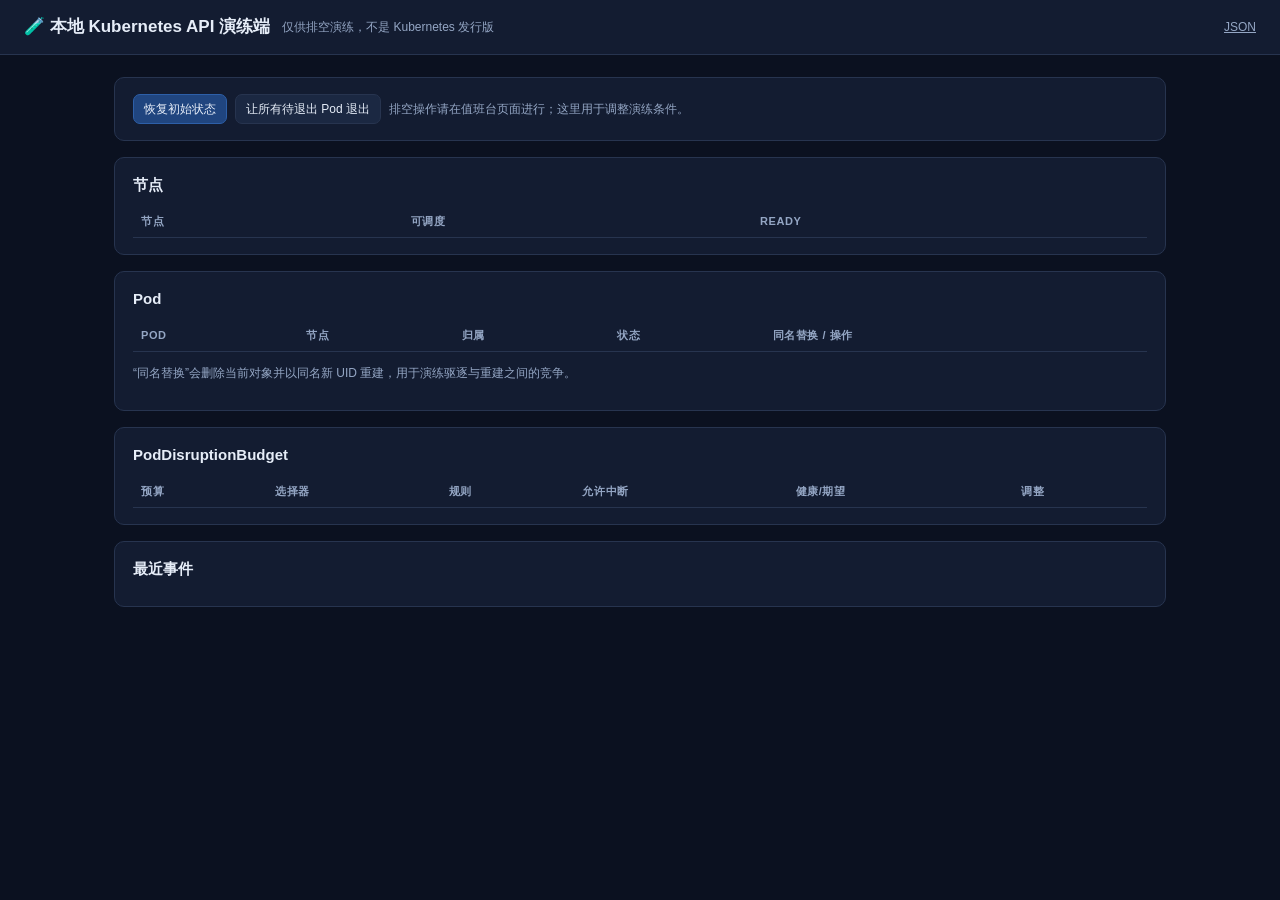
==== simulator/templates/sim.html @ eb4b0700 "GSB solo-baseline-927ea2d3-e0e9-40f4-9e41-cf67d631f063 initial: platform archive" ====
<!doctype html>
<html lang="zh-CN">
<head>
  <meta charset="utf-8">
  <meta name="viewport" content="width=device-width, initial-scale=1">
  <title>演练控制台</title>
  <style>
    :root { --bg:#0b1120; --panel:#131c31; --line:#27344f; --text:#e6edf8; --muted:#94a6c4; --accent:#7cb0ff; --ok:#3fb950; --warn:#d29922; --danger:#f85149; }
    * { box-sizing: border-box; }
    body { margin:0; background:var(--bg); color:var(--text); font-family:-apple-system,"Segoe UI","Noto Sans SC",sans-serif; line-height:1.5; }
    header { padding:14px 24px; border-bottom:1px solid var(--line); background:var(--panel); display:flex; gap:12px; align-items:center; }
    header h1 { font-size:17px; margin:0; }
    header .spacer { flex:1; }
    main { max-width:1100px; margin:0 auto; padding:22px 24px 60px; }
    .panel { background:var(--panel); border:1px solid var(--line); border-radius:10px; padding:16px 18px; margin-bottom:16px; }
    h2 { font-size:15px; margin:0 0 10px; }
    table { width:100%; border-collapse:collapse; font-size:13px; }
    th,td { text-align:left; padding:7px 8px; border-bottom:1px solid var(--line); }
    th { color:var(--muted); font-size:11px; text-transform:uppercase; letter-spacing:.05em; }
    tr:last-child td { border-bottom:none; }
    .mono { font-family:ui-monospace,Consolas,monospace; }
    .muted { color:var(--muted); }
    .badge { display:inline-block; padding:1px 8px; border-radius:999px; font-size:11px; border:1px solid var(--line); }
    .badge.ok { color:var(--ok); border-color:#235c2e; }
    .badge.warn { color:var(--warn); border-color:#5d4a10; }
    .badge.danger { color:var(--danger); border-color:#6b2224; }
    .badge.info { color:var(--accent); border-color:#2a4a78; }
    button { font:inherit; font-size:12px; padding:5px 10px; border-radius:7px; border:1px solid var(--line); background:#1b2842; color:var(--text); cursor:pointer; }
    button:hover { border-color:var(--accent); }
    button.primary { background:#20457f; border-color:#2d5fa8; }
    input { font:inherit; font-size:12px; width:80px; background:var(--bg); color:var(--text); border:1px solid var(--line); border-radius:7px; padding:4px 8px; }
    .row { display:flex; gap:8px; flex-wrap:wrap; align-items:center; }
    .hint { font-size:12px; color:var(--muted); }
    #log { font-size:12px; color:var(--muted); max-height:220px; overflow:auto; }
    #log div { padding:3px 0; border-bottom:1px dashed var(--line); }
  </style>
</head>
<body>
  <header>
    <h1>🧪 本地 Kubernetes API 演练端</h1>
    <span class="hint">仅供排空演练，不是 Kubernetes 发行版</span>
    <span class="spacer"></span>
    <a class="hint" id="back" href="/api/sim/state">JSON</a>
  </header>
  <main>
    <section class="panel">
      <div class="row">
        <button class="primary" onclick="act('/api/sim/reset', {})">恢复初始状态</button>
        <button onclick="act('/api/sim/pods/exit-terminating', {})">让所有待退出 Pod 退出</button>
        <span class="hint">排空操作请在值班台页面进行；这里用于调整演练条件。</span>
      </div>
    </section>

    <section class="panel">
      <h2>节点</h2>
      <table><thead><tr><th>节点</th><th>可调度</th><th>Ready</th></tr></thead><tbody id="nodes"></tbody></table>
    </section>

    <section class="panel">
      <h2>Pod</h2>
      <table>
        <thead><tr><th>Pod</th><th>节点</th><th>归属</th><th>状态</th><th>同名替换 / 操作</th></tr></thead>
        <tbody id="pods"></tbody>
      </table>
      <p class="hint">“同名替换”会删除当前对象并以同名新 UID 重建，用于演练驱逐与重建之间的竞争。</p>
    </section>

    <section class="panel">
      <h2>PodDisruptionBudget</h2>
      <table>
        <thead><tr><th>预算</th><th>选择器</th><th>规则</th><th>允许中断</th><th>健康/期望</th><th>调整</th></tr></thead>
        <tbody id="budgets"></tbody>
      </table>
    </section>

    <section class="panel">
      <h2>最近事件</h2>
      <div id="log"></div>
    </section>
  </main>

<script>
async function act(url, body) {
  const res = await fetch(url, {
    method: 'POST',
    headers: {'Content-Type': 'application/json'},
    body: JSON.stringify(body || {}),
  });
  if (!res.ok) {
    const text = await res.text();
    alert('操作失败：' + text);
  }
  await load();
}

function badge(text, tone) { return `<span class="badge ${tone}">${text}</span>`; }

async function load() {
  const state = await (await fetch('/api/sim/state')).json();
  document.getElementById('nodes').innerHTML = state.nodes.map(n => `
    <tr>
      <td class="mono">${n.name}</td>
      <td>${n.unschedulable ? badge('已封锁','warn') : badge('可调度','info')}</td>
      <td>${n.ready ? badge('Ready','ok') : badge('NotReady','danger')}</td>
    </tr>`).join('');

  document.getElementById('pods').innerHTML = state.pods.map(p => {
    const owner = p.static ? badge('静态 Pod','info') : (p.owner_kind || badge('独立',''));
    const st = p.terminating ? badge('退出中','warn') : (p.healthy ? badge('运行中','ok') : badge('未就绪','danger'));
    const id = p.namespace + '/' + p.name;
    const readyBtn = p.terminating ? '' :
      `<button onclick="act('/api/sim/pods/${id}/ready', {ready: ${!p.ready}})">${p.ready ? '置为未就绪' : '置为就绪'}</button>`;
    const exitBtn = p.terminating ? `<button onclick="act('/api/sim/pods/${id}/exit', {})">令其退出</button>` : '';
    return `<tr>
      <td class="mono">${p.namespace}/${p.name}<div class="hint mono">UID ${p.uid.slice(0,8)}</div></td>
      <td class="mono">${p.node}</td>
      <td>${owner}</td>
      <td>${st}</td>
      <td><div class="row">${readyBtn}${exitBtn}
        <button onclick="act('/api/sim/pods/${id}/replace', {node: prompt('重建到哪个节点？', '${p.node}') || '${p.node}'})">同名替换</button>
      </div></td>
    </tr>`;
  }).join('');

  document.getElementById('budgets').innerHTML = state.budgets.map(b => {
    const id = b.namespace + '/' + b.name;
    const rule = b.minAvailable != null ? `minAvailable=${b.minAvailable}` : `maxUnavailable=${b.maxUnavailable}`;
    return `<tr>
      <td class="mono">${b.namespace}/${b.name}</td>
      <td class="mono">${JSON.stringify(b.selector)}</td>
      <td>${rule}</td>
      <td>${b.disruptionsAllowed > 0 ? badge(b.disruptionsAllowed,'ok') : badge('0','danger')}</td>
      <td>${b.currentHealthy}/${b.desiredHealthy}（共 ${b.expectedPods}）</td>
      <td><div class="row">
        <input id="budget-${id}" type="number" min="0" value="${b.minAvailable != null ? b.minAvailable : b.maxUnavailable}">
        <select id="mode-${id}">
          <option value="minAvailable" ${b.minAvailable != null ? 'selected' : ''}>minAvailable</option>
          <option value="maxUnavailable" ${b.maxUnavailable != null ? 'selected' : ''}>maxUnavailable</option>
        </select>
        <button onclick="updateBudget('${id}')">应用</button>
      </div></td>
    </tr>`;
  }).join('');

  document.getElementById('log').innerHTML = state.events.map(e =>
    `<div><span class="mono muted">${e.at}</span> · ${e.message}</div>`).join('') || '<div class="muted">暂无事件</div>';
}

async function updateBudget(id) {
  const mode = document.getElementById('mode-' + id).value;
  const value = parseInt(document.getElementById('budget-' + id).value, 10);
  await act('/api/sim/budgets/' + id, {[mode]: value});
}

load();
setInterval(load, 3000);
</script>
</body>
</html>
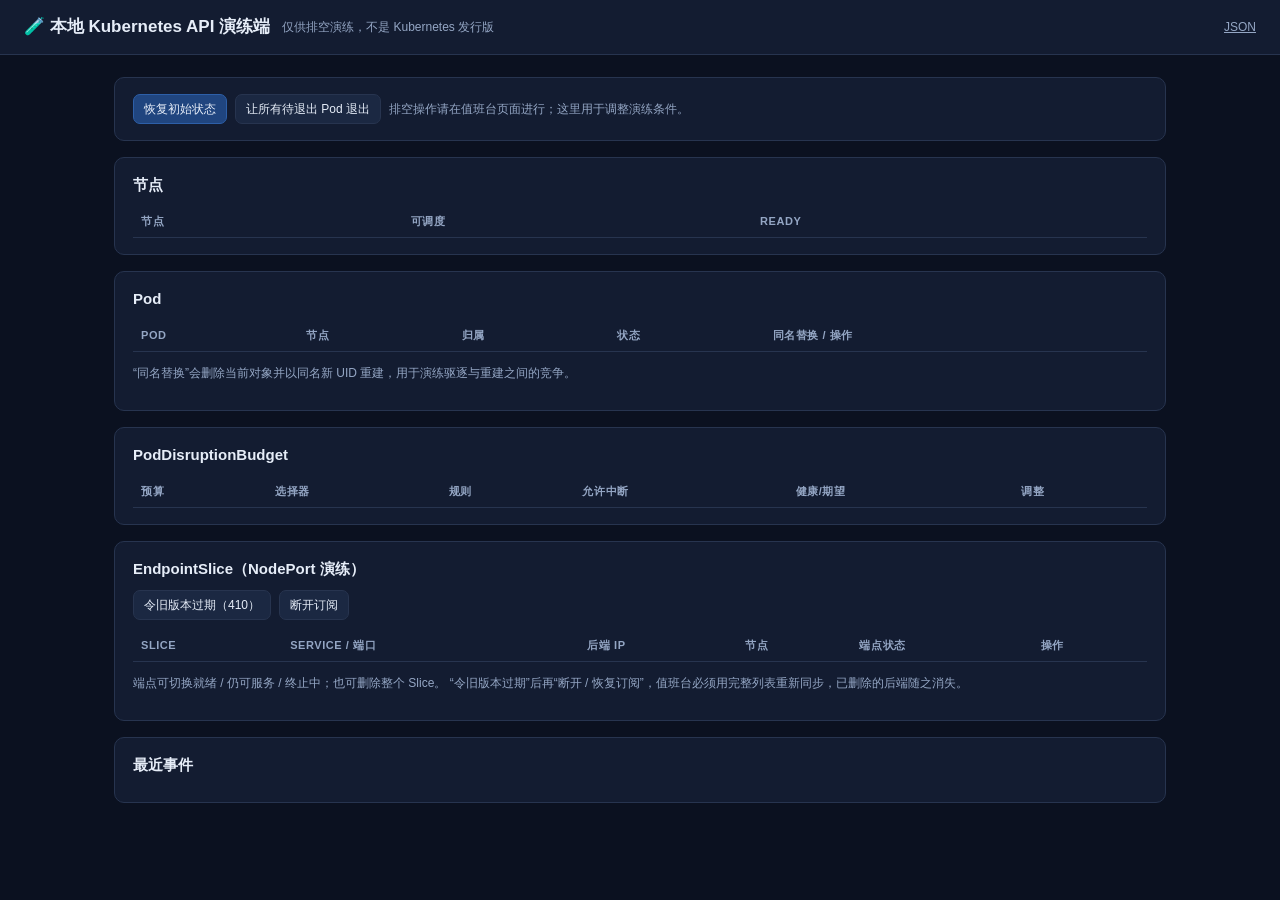
==== commit d4cdf808: "72b32990-a900-4883-9d1f-f383e70cd6f9" ====
--- a/simulator/templates/sim.html
+++ b/simulator/templates/sim.html
@@ -74,6 +74,23 @@
     </section>
 
     <section class="panel">
+      <h2>EndpointSlice（NodePort 演练）</h2>
+      <div class="row" style="margin-bottom:10px">
+        <button onclick="act('/api/sim/slices/expire', {})">令旧版本过期（410）</button>
+        <button id="watch-toggle" onclick="toggleWatch()">断开订阅</button>
+        <span class="hint" id="watch-hint"></span>
+      </div>
+      <table>
+        <thead><tr><th>Slice</th><th>Service / 端口</th><th>后端 IP</th><th>节点</th><th>端点状态</th><th>操作</th></tr></thead>
+        <tbody id="slices"></tbody>
+      </table>
+      <p class="hint">
+        端点可切换就绪 / 仍可服务 / 终止中；也可删除整个 Slice。
+        “令旧版本过期”后再“断开 / 恢复订阅”，值班台必须用完整列表重新同步，已删除的后端随之消失。
+      </p>
+    </section>
+
+    <section class="panel">
       <h2>最近事件</h2>
       <div id="log"></div>
     </section>
@@ -144,6 +161,63 @@
 
   document.getElementById('log').innerHTML = state.events.map(e =>
     `<div><span class="mono muted">${e.at}</span> · ${e.message}</div>`).join('') || '<div class="muted">暂无事件</div>';
+
+  renderSlices(state);
+  renderWatch(state.watch);
+}
+
+function flag(label, on, tone) { return badge(label, on ? tone : 'neutral'); }
+
+function renderSlices(state) {
+  const rows = [];
+  for (const s of state.slices) {
+    for (const e of s.endpoints) {
+      const id = `${s.namespace}/${s.name}/${e.address}`;
+      rows.push(`<tr>
+        <td class="mono">${s.namespace}/${s.name}<div class="hint mono">rv ${s.resourceVersion}</div></td>
+        <td class="mono">${s.service} · ${s.portName}/${s.port}</td>
+        <td class="mono">${e.address}<div class="hint mono">${e.pod || '—'}</div></td>
+        <td class="mono">${e.node}</td>
+        <td class="row">${flag('就绪', e.ready, 'ok')}${flag('服务中', e.serving, 'info')}${flag('终止中', e.terminating, 'warn')}</td>
+        <td><div class="row">
+          <button onclick="setEndpoint('${id}', {ready: ${!e.ready}})">${e.ready ? '置为未就绪' : '置为就绪'}</button>
+          <button onclick="setEndpoint('${id}', {serving: ${!e.serving}})">${e.serving ? '置为不服务' : '置为服务中'}</button>
+          <button onclick="setEndpoint('${id}', {terminating: ${!e.terminating}})">${e.terminating ? '取消终止' : '置为终止中'}</button>
+          <button onclick="act('/api/sim/endpoints/${id}/delete', {})">删除端点</button>
+        </div></td>
+      </tr>`);
+    }
+    rows.push(`<tr>
+      <td class="mono">${s.namespace}/${s.name}</td>
+      <td class="mono">${s.service} 整片 Slice</td>
+      <td class="hint">${s.endpoints.length} 个端点</td>
+      <td></td><td></td>
+      <td><button onclick="if (confirm('删除整个 Slice ${s.namespace}/${s.name}？')) act('/api/sim/slices/${s.namespace}/${s.name}/delete', {})">删除 Slice</button></td>
+    </tr>`);
+  }
+  document.getElementById('slices').innerHTML = rows.join('') ||
+    '<tr><td colspan="6" class="muted">没有 EndpointSlice</td></tr>';
+}
+
+function renderWatch(watch) {
+  const btn = document.getElementById('watch-toggle');
+  const hint = document.getElementById('watch-hint');
+  if (!btn) return;
+  btn.textContent = watch.enabled ? '断开订阅' : '恢复订阅';
+  btn.className = watch.enabled ? 'danger' : 'primary';
+  hint.textContent = `${watch.enabled ? '订阅通道开启' : '订阅通道已断开'} · rv ${watch.resourceVersion}` +
+    (watch.expiredBefore ? ` · 早于 rv ${watch.expiredBefore} 的版本返回 410` : '');
+  btn.dataset.enabled = watch.enabled ? '1' : '0';
+}
+
+async function setEndpoint(id, body) {
+  await act('/api/sim/endpoints/' + id, body);
+}
+
+async function toggleWatch() {
+  const btn = document.getElementById('watch-toggle');
+  const enabled = btn.dataset.enabled === '1';
+  await act('/api/sim/watch', {enabled: !enabled});
 }
 
 async function updateBudget(id) {
